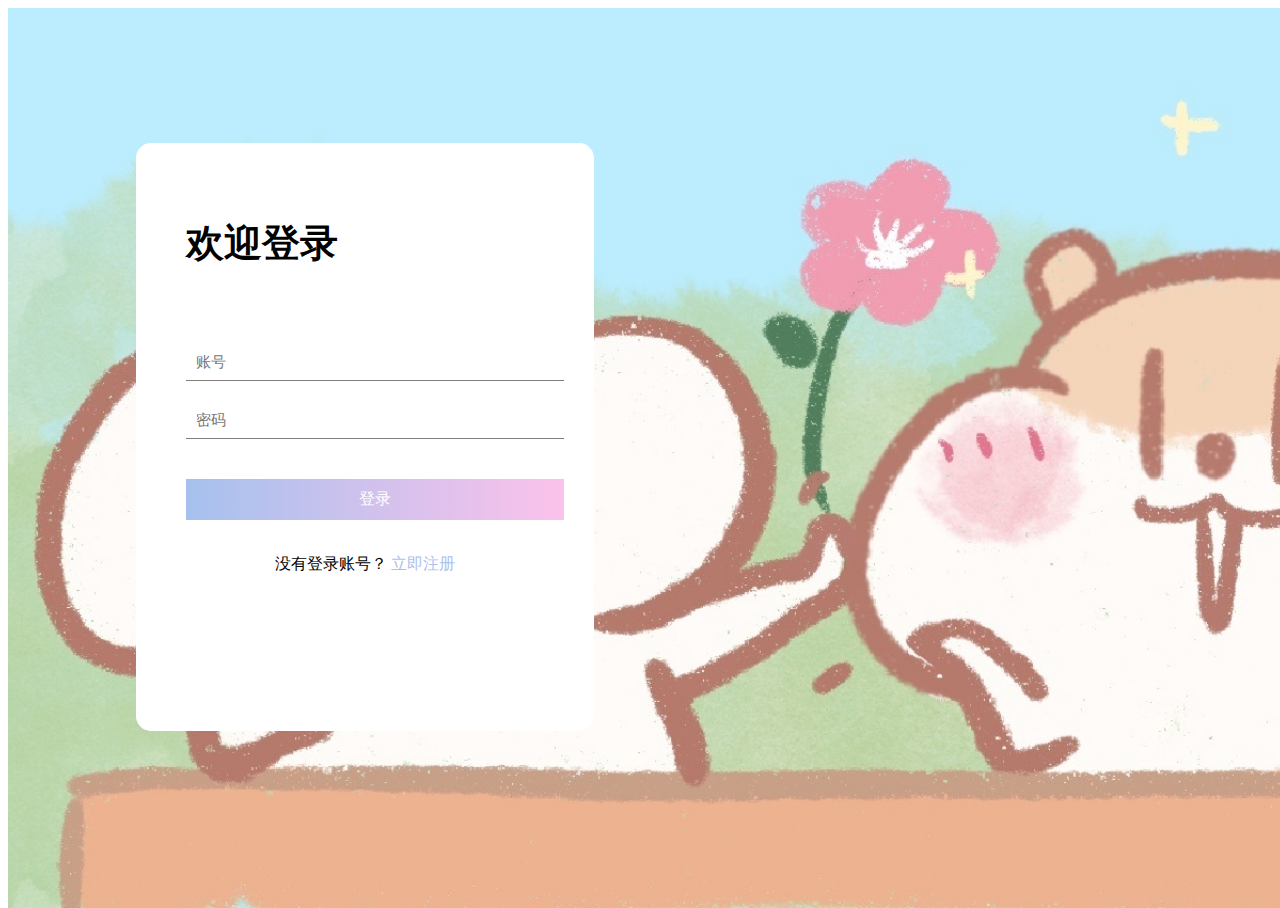
==== denglu.html @ 1ef2e49f "first commit" ====
<!DOCTYPE html>
<html lang="en">
<head>
    <meta charset="UTF-8">
    <meta name="viewport" content="width=device-width, initial-scale=1.0">
    <title>Document</title>
    <link rel="stylesheet" href="./css/dz.css">
</head>
<body>
    <div class="container">
        <div class="login-wrapper">
            <div class="header">欢迎登录</div>
            <div class="form-wrapper">
                <input type="text" name="username" placeholder="账号" class="input-item">
                <input type="password" name="password" placeholder="密码" class="input-item">
                <div class="btn">登录</div>
            </div>
            <div class="msg">
                没有登录账号？
                <a href="zhuce.html">立即注册</a>
            </div>
        </div>
    </div>
</body>
</html>
---- css/dz.css ----
<style>
        * {
            margin: 0;
            padding: 0;
        }
        html {
            height: 100%;
            width:100%;
        }
        body {
            height: 100%;
            width:100%;
        }
        .container {
            height: 100%;
            width:100%;
            background-image:url("./csstu/tu.png");
            position:relative;
            background-size: cover;
        }
        .login-wrapper {
            background-color: #fff;
            width: 358px;
            height: 588px;
            border-radius: 15px;
            padding: 0 50px;
            position: relative;
            left:10%;
            top:15%;
            
        }
        .header {
            font-size: 38px;
            font-weight: bold;
            text-align: left;
            line-height: 200px;
        }
        .input-item {
            display: block;
            width: 100%;
            margin-bottom: 20px;
            border: 0;
            padding: 10px;
            border-bottom: 1px solid rgb(128, 125, 125);
            font-size: 15px;
            outline: none;
        }
        .input-item:placeholder {
            text-transform: uppercase;
        }
        .btn {
            text-align: center;
            padding: 10px;
            width: 100%;
            margin-top: 40px;
            background-image: linear-gradient(to right, #a6c1ee, #fbc2eb);
            color: #fff;
        }
        .msg {
            text-align: center;
            line-height: 88px;
        }
        a {
            text-decoration-line: none;
            color: #abc1ee;
        }
    </style>
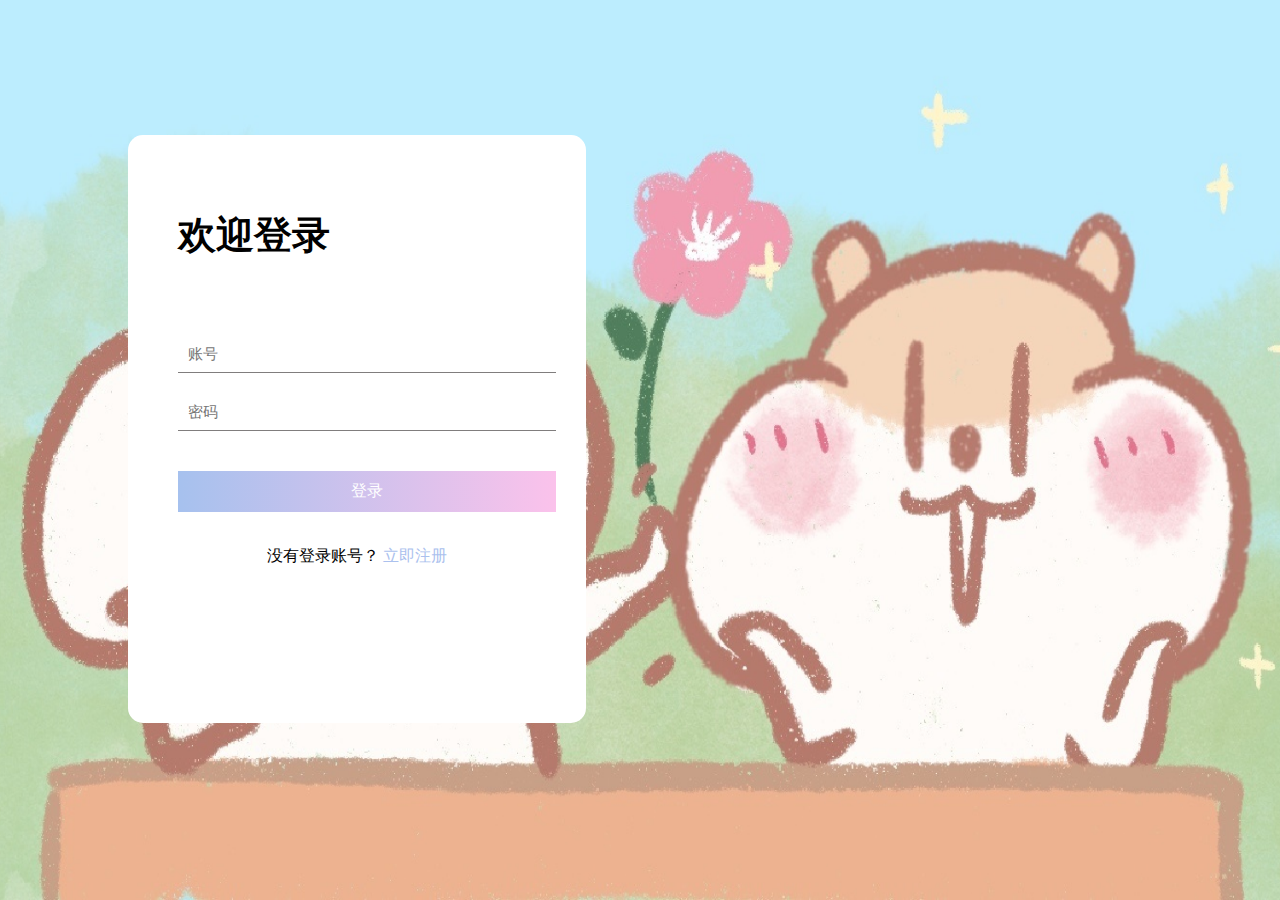
==== commit 74b4e3a2: "第二次提交" ====
--- a/denglu.html
+++ b/denglu.html
@@ -3,7 +3,7 @@
 <head>
     <meta charset="UTF-8">
     <meta name="viewport" content="width=device-width, initial-scale=1.0">
-    <title>Document</title>
+    <title>登录</title>
     <link rel="stylesheet" href="./css/dz.css">
 </head>
 <body>
@@ -17,7 +17,7 @@
             </div>
             <div class="msg">
                 没有登录账号？
-                <a href="zhuce.html">立即注册</a>
+                <a >立即注册</a>
             </div>
         </div>
     </div>
--- a/css/dz.css
+++ b/css/dz.css
@@ -10,13 +10,16 @@
         body {
             height: 100%;
             width:100%;
+            margin: 0;
+            padding: 0;
         }
         .container {
             height: 100%;
             width:100%;
             background-image:url("./csstu/tu.png");
-            position:relative;
-            background-size: cover;
+            position:absolute;
+            background-size:100% 100%;
+            background-attachment: fixed;
         }
         .login-wrapper {
             background-color: #fff;
